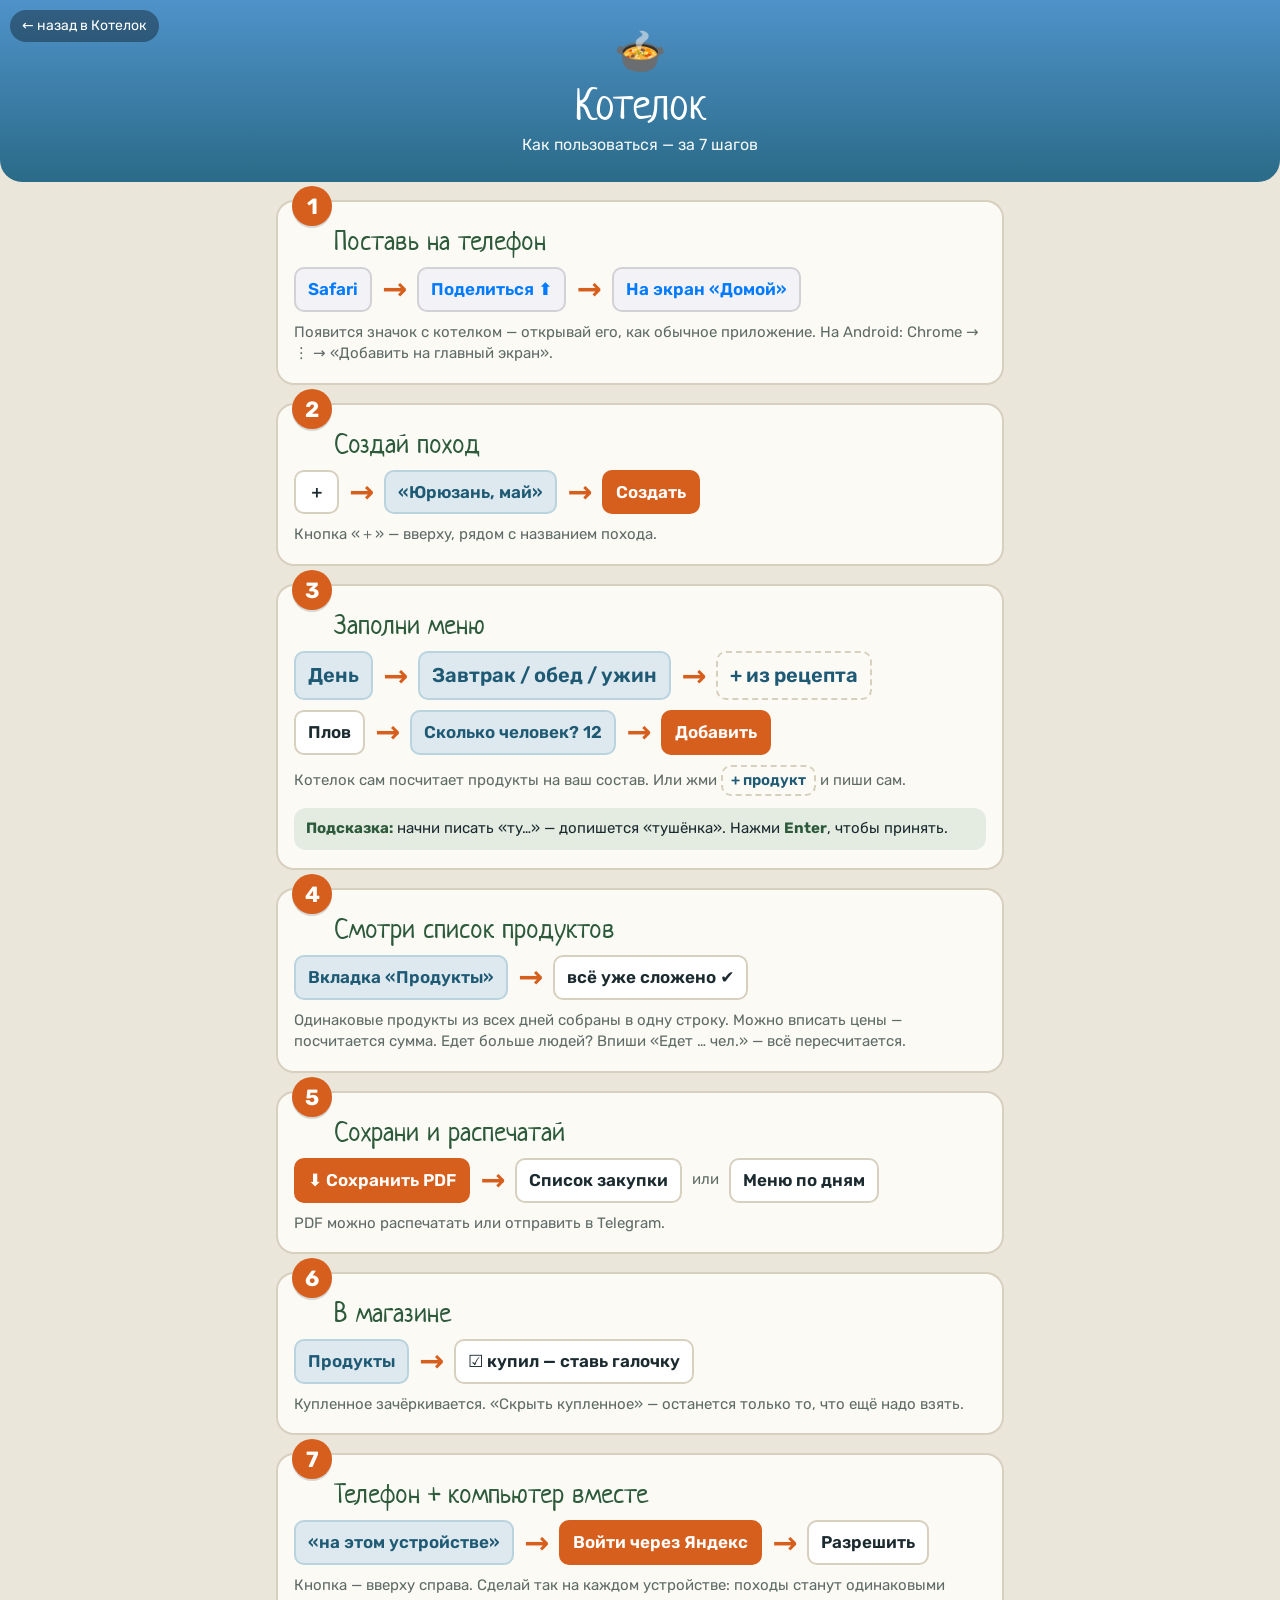
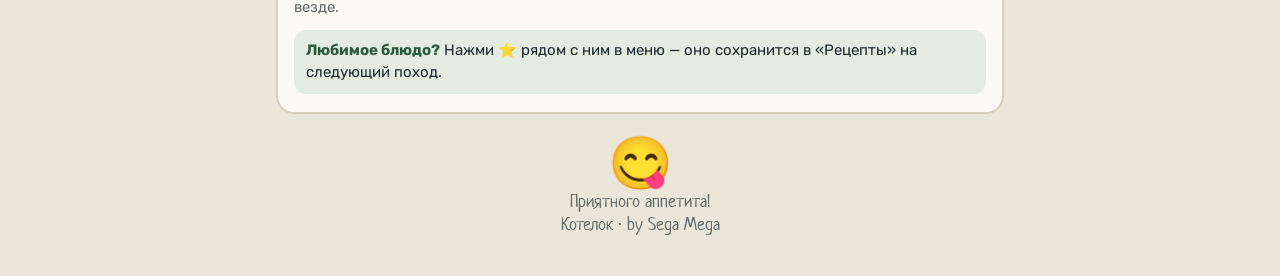
==== help.html @ 67c8d86c "Памятка «Как пользоваться»" ====
<!doctype html>
<html lang="ru">
<head>
<meta charset="utf-8">
<meta name="viewport" content="width=device-width,initial-scale=1">
<title>Котелок — как пользоваться</title>
<link rel="icon" href="icon-192.png">
<link rel="preconnect" href="https://fonts.gstatic.com" crossorigin>
<link rel="stylesheet" href="https://fonts.googleapis.com/css2?family=Neucha&family=Rubik:wght@400;500;700&display=swap">
<style>
/* Памятка в стиле Котелка: шаги-карточки, «нарисованные» кнопки и большие оранжевые стрелки */
:root{
  --rock:#ebe6da; --paper:#fbfaf5; --ink:#1b2a2f; --muted:#5f6b67; --line:#d8d0bf;
  --water:#1f5a75; --water-soft:#dde9ef; --pine:#2c5a3a; --pine-soft:#e4ece2; --raft:#d65f1d;
  --display:"Neucha","Segoe Print",cursive; --body:"Rubik",system-ui,-apple-system,"Segoe UI",sans-serif;
}
*{box-sizing:border-box}
body{margin:0;background:var(--rock);color:var(--ink);font:17px/1.45 var(--body)}
.wrap{max-width:760px;margin:0 auto;padding:0 16px 40px}
header{background:linear-gradient(180deg,#4f92c9,#2a6b88);color:#fff;text-align:center;padding:22px 16px 26px;border-radius:0 0 22px 22px}
header h1{font:400 44px/1 var(--display);margin:0}
header p{margin:6px 0 0;font-size:16px;opacity:.95}
.pot{font-size:42px}
.step{background:var(--paper);border:2px solid var(--line);border-radius:18px;padding:16px 16px 18px;margin:18px 0;position:relative}
.num{position:absolute;top:-16px;left:14px;background:var(--raft);color:#fff;width:40px;height:40px;border-radius:50%;display:flex;align-items:center;justify-content:center;font:700 22px var(--body);box-shadow:0 2px 0 rgba(0,0,0,.15)}
.step h2{font:400 28px/1.1 var(--display);color:var(--pine);margin:8px 0 10px 40px}
.flow{display:flex;flex-wrap:wrap;align-items:center;gap:10px}
.arrow{color:var(--raft);font-size:30px;font-weight:700;line-height:1}
.b{display:inline-flex;align-items:center;gap:6px;border-radius:10px;padding:8px 12px;font-weight:600;border:2px solid var(--line);background:#fff;white-space:nowrap}
.b.or{background:var(--raft);border-color:var(--raft);color:#fff}
.b.blue{background:var(--water-soft);border-color:#b9d3df;color:var(--water)}
.b.dash{border-style:dashed;color:var(--water);background:transparent}
.b.ios{background:#f2f2f7;border-color:#d1d1d6;color:#007aff}
.note{color:var(--muted);font-size:15px;margin:10px 0 0}
.tip{background:var(--pine-soft);border-radius:12px;padding:10px 12px;margin-top:12px;font-size:15px}
.tip b{color:var(--pine)}
.big{font-size:20px}
.or-text{color:var(--muted);font-size:15px}
.back{position:fixed;top:calc(10px + env(safe-area-inset-top,0px));left:10px;z-index:5;background:rgba(0,0,0,.35);color:#fff;text-decoration:none;font-size:14px;padding:6px 12px;border-radius:20px}
footer{text-align:center;color:var(--muted);font:400 18px var(--display);margin-top:24px}
@media (max-width:520px){ body{font-size:16px} .step h2{font-size:24px} .arrow{font-size:24px} .b{padding:7px 10px} }
@page{size:A4;margin:10mm}
@media print{
  body{background:#fff;font-size:14px;-webkit-print-color-adjust:exact;print-color-adjust:exact}
  .wrap{max-width:none;padding:0 4px}
  header{border-radius:14px;padding:12px 16px 14px} header h1{font-size:34px} .pot{font-size:30px}
  .step{break-inside:avoid;page-break-inside:avoid;margin:12px 0 0;padding:10px 14px 12px}
  .step h2{font-size:23px;margin:2px 0 8px 44px}
  .num{width:34px;height:34px;font-size:18px;top:8px;left:12px}
  .b{padding:5px 9px} .arrow{font-size:22px} .flow{gap:7px} .note,.tip{font-size:13px}
  .back{display:none}
  footer{break-inside:avoid;margin-top:12px}
}
</style>
</head>
<body>
<a class="back" href="./">← назад в Котелок</a>
<header>
  <div class="pot">🍲</div>
  <h1>Котелок</h1>
  <p>Как пользоваться — за 7 шагов</p>
</header>

<div class="wrap">

  <section class="step">
    <div class="num">1</div>
    <h2>Поставь на телефон</h2>
    <div class="flow">
      <span class="b ios">Safari</span><span class="arrow">→</span>
      <span class="b ios">Поделиться ⬆︎</span><span class="arrow">→</span>
      <span class="b ios">На экран «Домой»</span>
    </div>
    <p class="note">Появится значок с котелком — открывай его, как обычное приложение. На Android: Chrome → ⋮ → «Добавить на главный экран».</p>
  </section>

  <section class="step">
    <div class="num">2</div>
    <h2>Создай поход</h2>
    <div class="flow">
      <span class="b">＋</span><span class="arrow">→</span>
      <span class="b blue">«Юрюзань, май»</span><span class="arrow">→</span>
      <span class="b or">Создать</span>
    </div>
    <p class="note">Кнопка «＋» — вверху, рядом с названием похода.</p>
  </section>

  <section class="step">
    <div class="num">3</div>
    <h2>Заполни меню</h2>
    <div class="flow big">
      <span class="b blue">День</span><span class="arrow">→</span>
      <span class="b blue">Завтрак / обед / ужин</span><span class="arrow">→</span>
      <span class="b dash">+ из рецепта</span>
    </div>
    <div class="flow" style="margin-top:10px">
      <span class="b">Плов</span><span class="arrow">→</span>
      <span class="b blue">Сколько человек? 12</span><span class="arrow">→</span>
      <span class="b or">Добавить</span>
    </div>
    <p class="note">Котелок сам посчитает продукты на ваш состав. <span class="or-text">Или жми</span> <span class="b dash" style="padding:3px 8px">+ продукт</span> <span class="or-text">и пиши сам.</span></p>
    <div class="tip"><b>Подсказка:</b> начни писать «ту…» — допишется «тушёнка». Нажми <b>Enter</b>, чтобы принять.</div>
  </section>

  <section class="step">
    <div class="num">4</div>
    <h2>Смотри список продуктов</h2>
    <div class="flow">
      <span class="b blue">Вкладка «Продукты»</span><span class="arrow">→</span>
      <span class="b">всё уже сложено ✔</span>
    </div>
    <p class="note">Одинаковые продукты из всех дней собраны в одну строку. Можно вписать цены — посчитается сумма. Едет больше людей? Впиши «Едет … чел.» — всё пересчитается.</p>
  </section>

  <section class="step">
    <div class="num">5</div>
    <h2>Сохрани и распечатай</h2>
    <div class="flow">
      <span class="b or">⬇ Сохранить PDF</span><span class="arrow">→</span>
      <span class="b">Список закупки</span><span class="or-text">или</span>
      <span class="b">Меню по дням</span>
    </div>
    <p class="note">PDF можно распечатать или отправить в Telegram.</p>
  </section>

  <section class="step">
    <div class="num">6</div>
    <h2>В магазине</h2>
    <div class="flow">
      <span class="b blue">Продукты</span><span class="arrow">→</span>
      <span class="b">☑ купил — ставь галочку</span>
    </div>
    <p class="note">Купленное зачёркивается. «Скрыть купленное» — останется только то, что ещё надо взять.</p>
  </section>

  <section class="step">
    <div class="num">7</div>
    <h2>Телефон + компьютер вместе</h2>
    <div class="flow">
      <span class="b blue">«на этом устройстве»</span><span class="arrow">→</span>
      <span class="b or">Войти через Яндекс</span><span class="arrow">→</span>
      <span class="b">Разрешить</span>
    </div>
    <p class="note">Кнопка — вверху справа. Сделай так на каждом устройстве: походы станут одинаковыми везде.</p>
    <div class="tip"><b>Любимое блюдо?</b> Нажми ⭐ рядом с ним в меню — оно сохранится в «Рецепты» на следующий поход.</div>
  </section>

  <footer><span style="font-size:52px;line-height:1">😋</span><br>Приятного аппетита!<br>Котелок · by Sega Mega</footer>
</div>
</body>
</html>
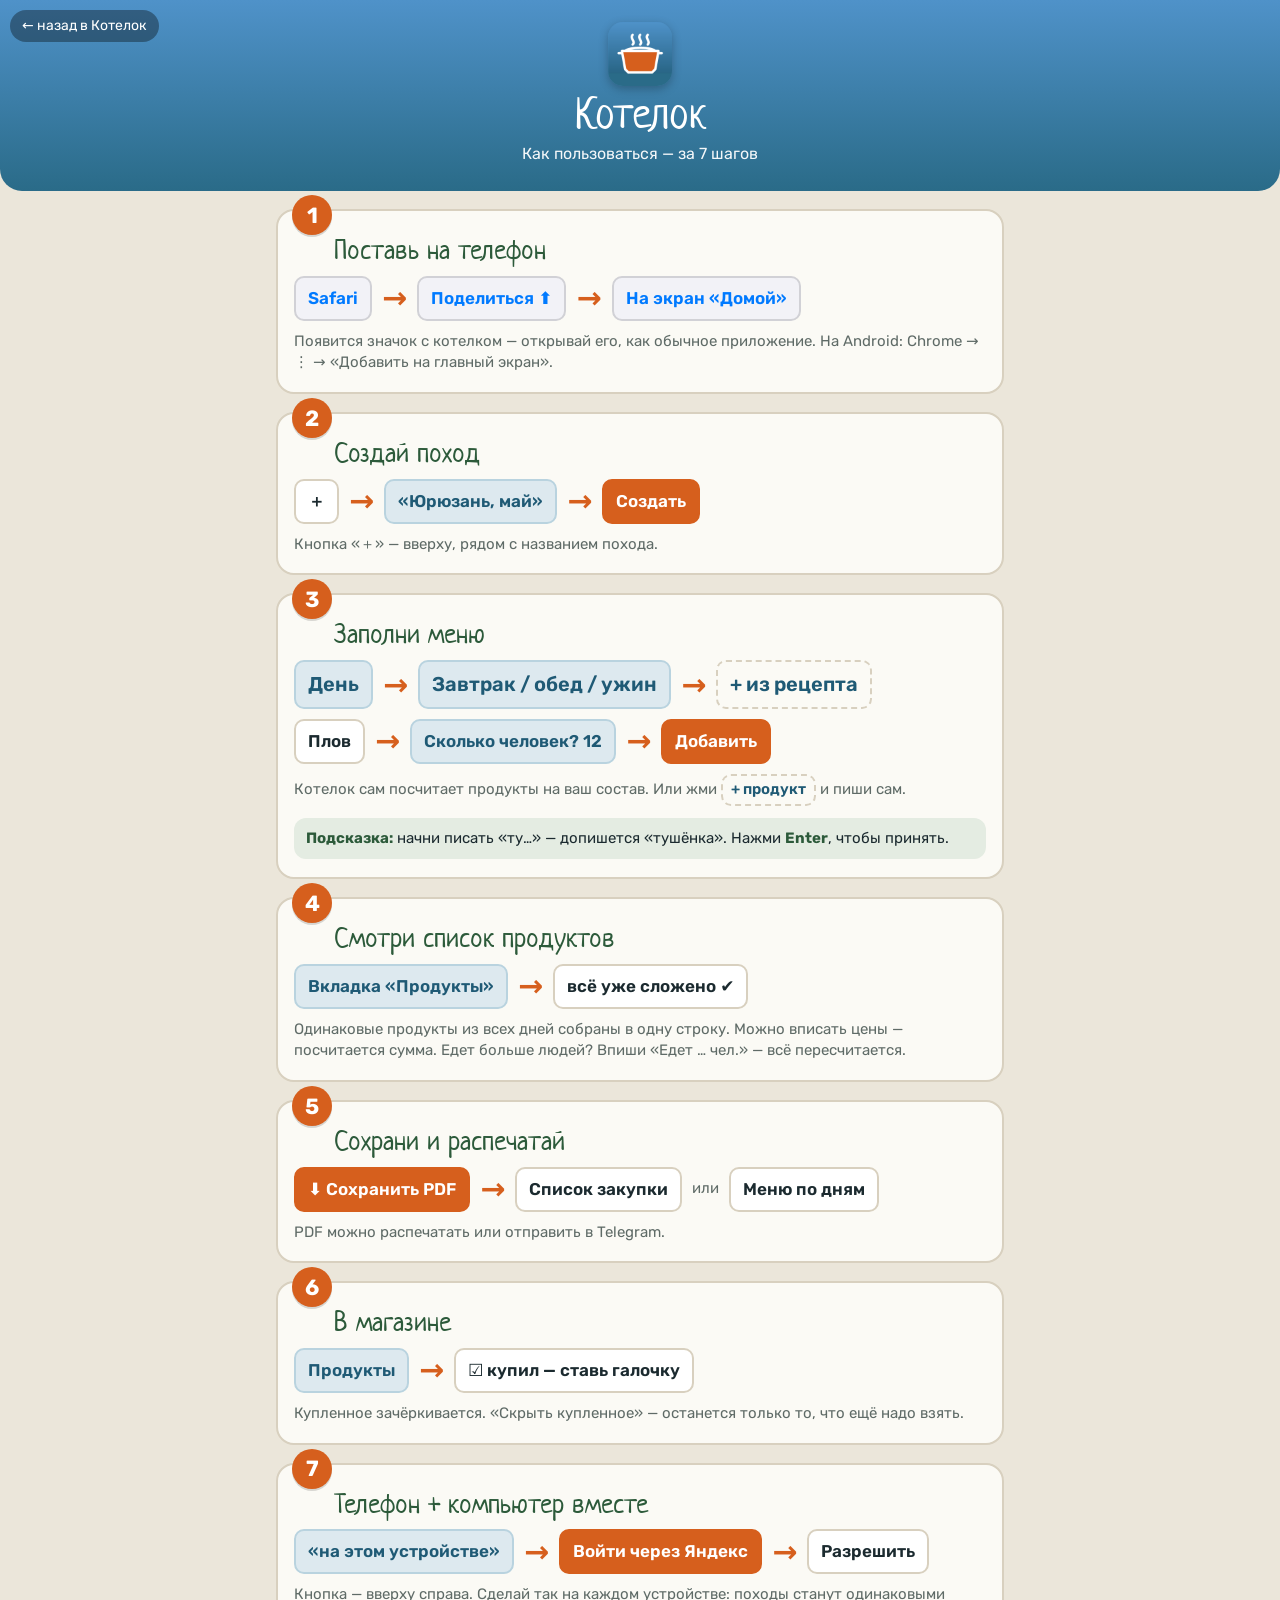
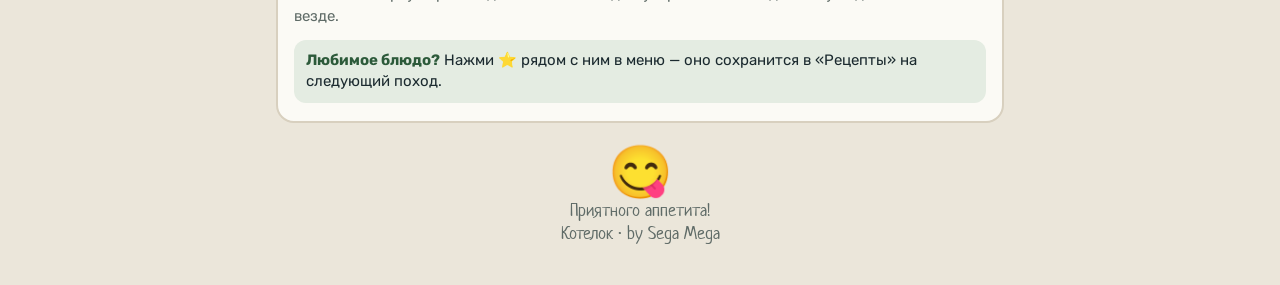
==== commit 259a81c2: "Свои шрифты (без Google), значок котелка в памятке" ====
--- a/help.html
+++ b/help.html
@@ -5,8 +5,13 @@
 <meta name="viewport" content="width=device-width,initial-scale=1">
 <title>Котелок — как пользоваться</title>
 <link rel="icon" href="icon-192.png">
-<link rel="preconnect" href="https://fonts.gstatic.com" crossorigin>
-<link rel="stylesheet" href="https://fonts.googleapis.com/css2?family=Neucha&family=Rubik:wght@400;500;700&display=swap">
+<meta property="og:type" content="article">
+<meta property="og:title" content="Котелок — как пользоваться за 7 шагов">
+<meta property="og:description" content="Короткая памятка со стрелочками: поставить на телефон, заполнить меню, получить список закупки.">
+<meta property="og:image" content="https://segapoz-dot.github.io/kotelok/og-image.png">
+<meta name="twitter:card" content="summary_large_image">
+<link rel="preload" href="fonts/neucha-cyrillic.woff2" as="font" type="font/woff2" crossorigin>
+<link rel="stylesheet" href="fonts/fonts.css">
 <style>
 /* Памятка в стиле Котелка: шаги-карточки, «нарисованные» кнопки и большие оранжевые стрелки */
 :root{
@@ -20,7 +25,7 @@
 header{background:linear-gradient(180deg,#4f92c9,#2a6b88);color:#fff;text-align:center;padding:22px 16px 26px;border-radius:0 0 22px 22px}
 header h1{font:400 44px/1 var(--display);margin:0}
 header p{margin:6px 0 0;font-size:16px;opacity:.95}
-.pot{font-size:42px}
+.pot{display:block;margin:0 auto 6px;width:64px;height:64px;border-radius:15px;box-shadow:0 3px 10px rgba(0,0,0,.25)}
 .step{background:var(--paper);border:2px solid var(--line);border-radius:18px;padding:16px 16px 18px;margin:18px 0;position:relative}
 .num{position:absolute;top:-16px;left:14px;background:var(--raft);color:#fff;width:40px;height:40px;border-radius:50%;display:flex;align-items:center;justify-content:center;font:700 22px var(--body);box-shadow:0 2px 0 rgba(0,0,0,.15)}
 .step h2{font:400 28px/1.1 var(--display);color:var(--pine);margin:8px 0 10px 40px}
@@ -56,7 +61,7 @@
 <body>
 <a class="back" href="./">← назад в Котелок</a>
 <header>
-  <div class="pot">🍲</div>
+  <img class="pot" src="icon-192.png" alt="" width="64" height="64">
   <h1>Котелок</h1>
   <p>Как пользоваться — за 7 шагов</p>
 </header>
--- a/fonts/fonts.css
+++ b/fonts/fonts.css
@@ -0,0 +1,6 @@
+/* Шрифты Котелка лежат на нашем сайте — не зависят от Google и работают без интернета.
+   Neucha и Rubik — свободные шрифты (SIL Open Font License). */
+@font-face{font-family:'Neucha';font-style:normal;font-weight:400;font-display:swap;src:url(neucha-cyrillic.woff2) format('woff2');unicode-range:U+0301,U+0400-045F,U+0490-0491,U+04B0-04B1,U+2116}
+@font-face{font-family:'Neucha';font-style:normal;font-weight:400;font-display:swap;src:url(neucha-latin.woff2) format('woff2');unicode-range:U+0000-00FF,U+0131,U+0152-0153,U+02BB-02BC,U+02C6,U+02DA,U+02DC,U+0304,U+0308,U+0329,U+2000-206F,U+20AC,U+2122,U+2191,U+2193,U+2212,U+2215,U+FEFF,U+FFFD}
+@font-face{font-family:'Rubik';font-style:normal;font-weight:300 900;font-display:swap;src:url(rubik-cyrillic.woff2) format('woff2');unicode-range:U+0301,U+0400-045F,U+0490-0491,U+04B0-04B1,U+2116}
+@font-face{font-family:'Rubik';font-style:normal;font-weight:300 900;font-display:swap;src:url(rubik-latin.woff2) format('woff2');unicode-range:U+0000-00FF,U+0131,U+0152-0153,U+02BB-02BC,U+02C6,U+02DA,U+02DC,U+0304,U+0308,U+0329,U+2000-206F,U+20AC,U+2122,U+2191,U+2193,U+2212,U+2215,U+FEFF,U+FFFD}
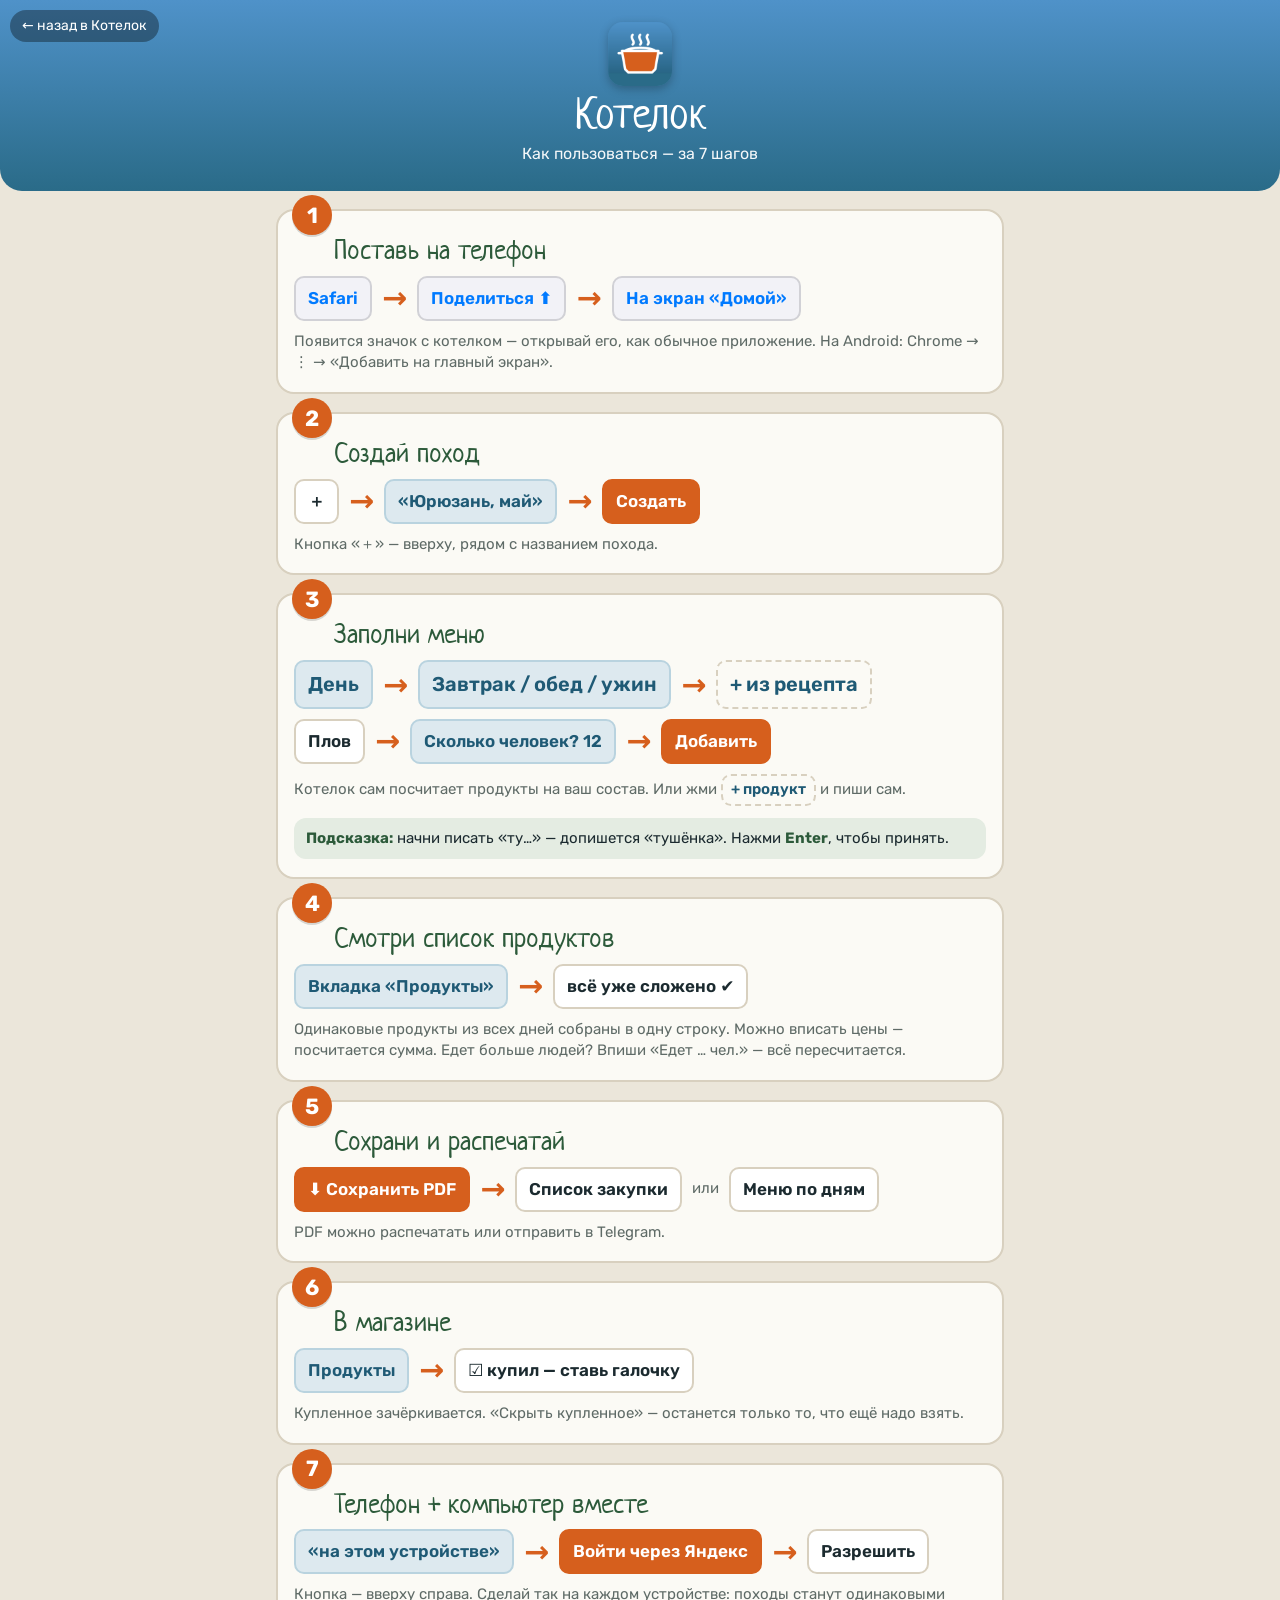
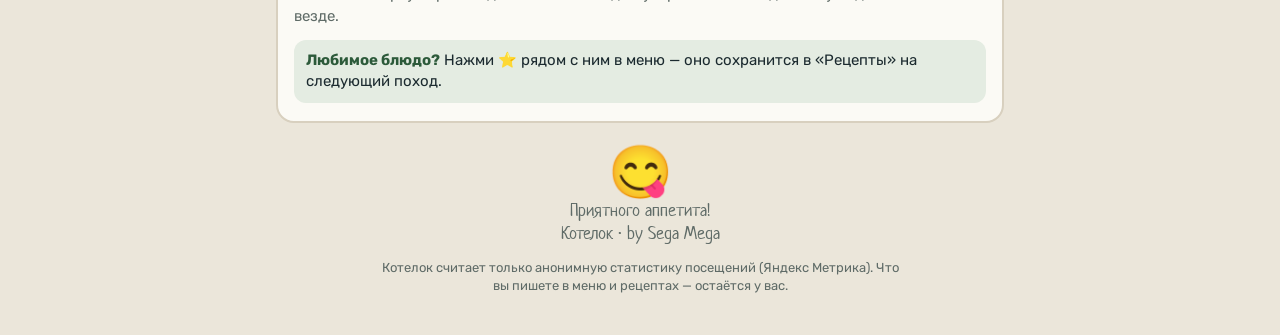
==== commit f9f9ff41: "Add files via upload" ====
--- a/help.html
+++ b/help.html
@@ -10,6 +10,14 @@
 <meta property="og:description" content="Короткая памятка со стрелочками: поставить на телефон, заполнить меню, получить список закупки.">
 <meta property="og:image" content="https://segapoz-dot.github.io/kotelok/og-image.png">
 <meta name="twitter:card" content="summary_large_image">
+<!-- Яндекс Метрика: анонимная статистика посещений, без Вебвизора -->
+<script>
+(function(m,e,t,r,i,k,a){m[i]=m[i]||function(){(m[i].a=m[i].a||[]).push(arguments)};m[i].l=1*new Date();
+for(var j=0;j<document.scripts.length;j++){if(document.scripts[j].src===r){return;}}
+k=e.createElement(t),a=e.getElementsByTagName(t)[0],k.async=1,k.src=r,a.parentNode.insertBefore(k,a)})
+(window,document,'script','https://mc.yandex.ru/metrika/tag.js?id=113565101','ym');
+ym(113565101,'init',{ssr:true,clickmap:true,referrer:document.referrer,url:location.href,accurateTrackBounce:true,trackLinks:true});
+</script>
 <link rel="preload" href="fonts/neucha-cyrillic.woff2" as="font" type="font/woff2" crossorigin>
 <link rel="stylesheet" href="fonts/fonts.css">
 <style>
@@ -150,7 +158,8 @@
     <div class="tip"><b>Любимое блюдо?</b> Нажми ⭐ рядом с ним в меню — оно сохранится в «Рецепты» на следующий поход.</div>
   </section>
 
-  <footer><span style="font-size:52px;line-height:1">😋</span><br>Приятного аппетита!<br>Котелок · by Sega Mega</footer>
+  <footer><span style="font-size:52px;line-height:1">😋</span><br>Приятного аппетита!<br>Котелок · by Sega Mega
+    <p style="font:13px/1.4 var(--body);color:var(--muted);margin:14px auto 0;max-width:520px">Котелок считает только анонимную статистику посещений (Яндекс Метрика). Что вы пишете в меню и рецептах — остаётся у вас.</p></footer>
 </div>
 </body>
 </html>
